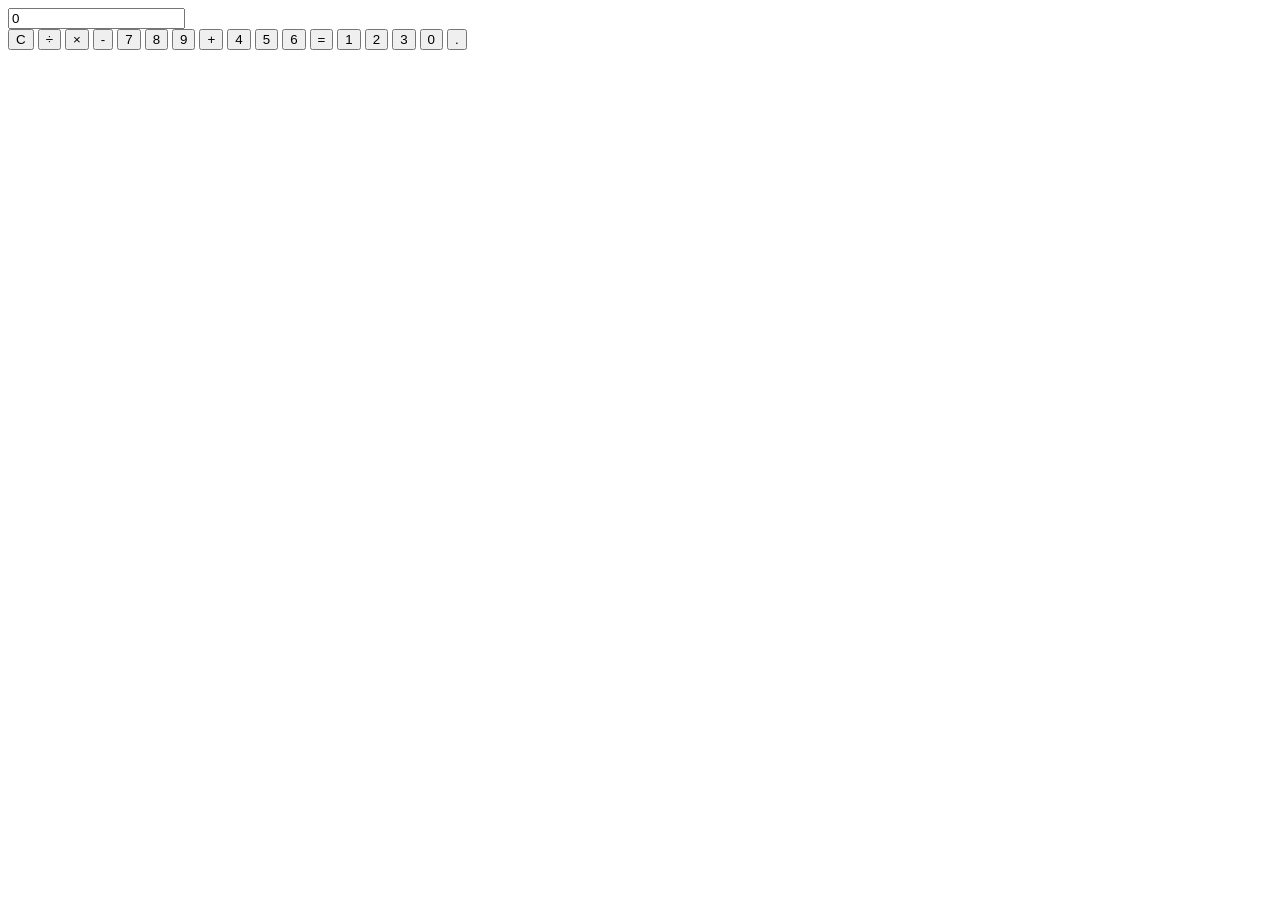
==== index.html @ 41d6e59f "Update and rename 계산기.html to index.html" ====
<!DOCTYPE html>
<html lang="ko">
<head>
    <meta charset="UTF-8">
    <meta name="viewport" content="width=device-width, initial-scale=1.0">
    <title>모듈화 웹 계산기</title>
    <!-- CSS 스타일시트 연결 -->
    <link rel="stylesheet" href="style.css">
</head>
<body>

<div class="calculator">
    <input type="text" id="display" readonly value="0">
    <div class="buttons">
        <button class="clear" onclick="clearDisplay()">C</button>
        <button class="operator" onclick="appendOperator('/')">÷</button>
        <button class="operator" onclick="appendOperator('*')">×</button>
        <button class="operator" onclick="appendOperator('-')">-</button>
        
        <button onclick="appendNumber('7')">7</button>
        <button onclick="appendNumber('8')">8</button>
        <button onclick="appendNumber('9')">9</button>
        <button class="operator" onclick="appendOperator('+')">+</button>
        
        <button onclick="appendNumber('4')">4</button>
        <button onclick="appendNumber('5')">5</button>
        <button onclick="appendNumber('6')">6</button>
        <!-- = 버튼: 2행을 차지하도록 설정 -->
        <button class="equal" id="btn-equal" onclick="calculate()">=</button>
        
        <button onclick="appendNumber('1')">1</button>
        <button onclick="appendNumber('2')">2</button>
        <button onclick="appendNumber('3')">3</button>
        
        <!-- 0 버튼: 2열을 차지하도록 설정 -->
        <button id="btn-zero" onclick="appendNumber('0')">0</button>
        <button onclick="appendNumber('.')">.</button>
    </div>
</div>

<!-- JavaScript 로직 연결 -->
<script src="script.js"></script>
</body>
</html>
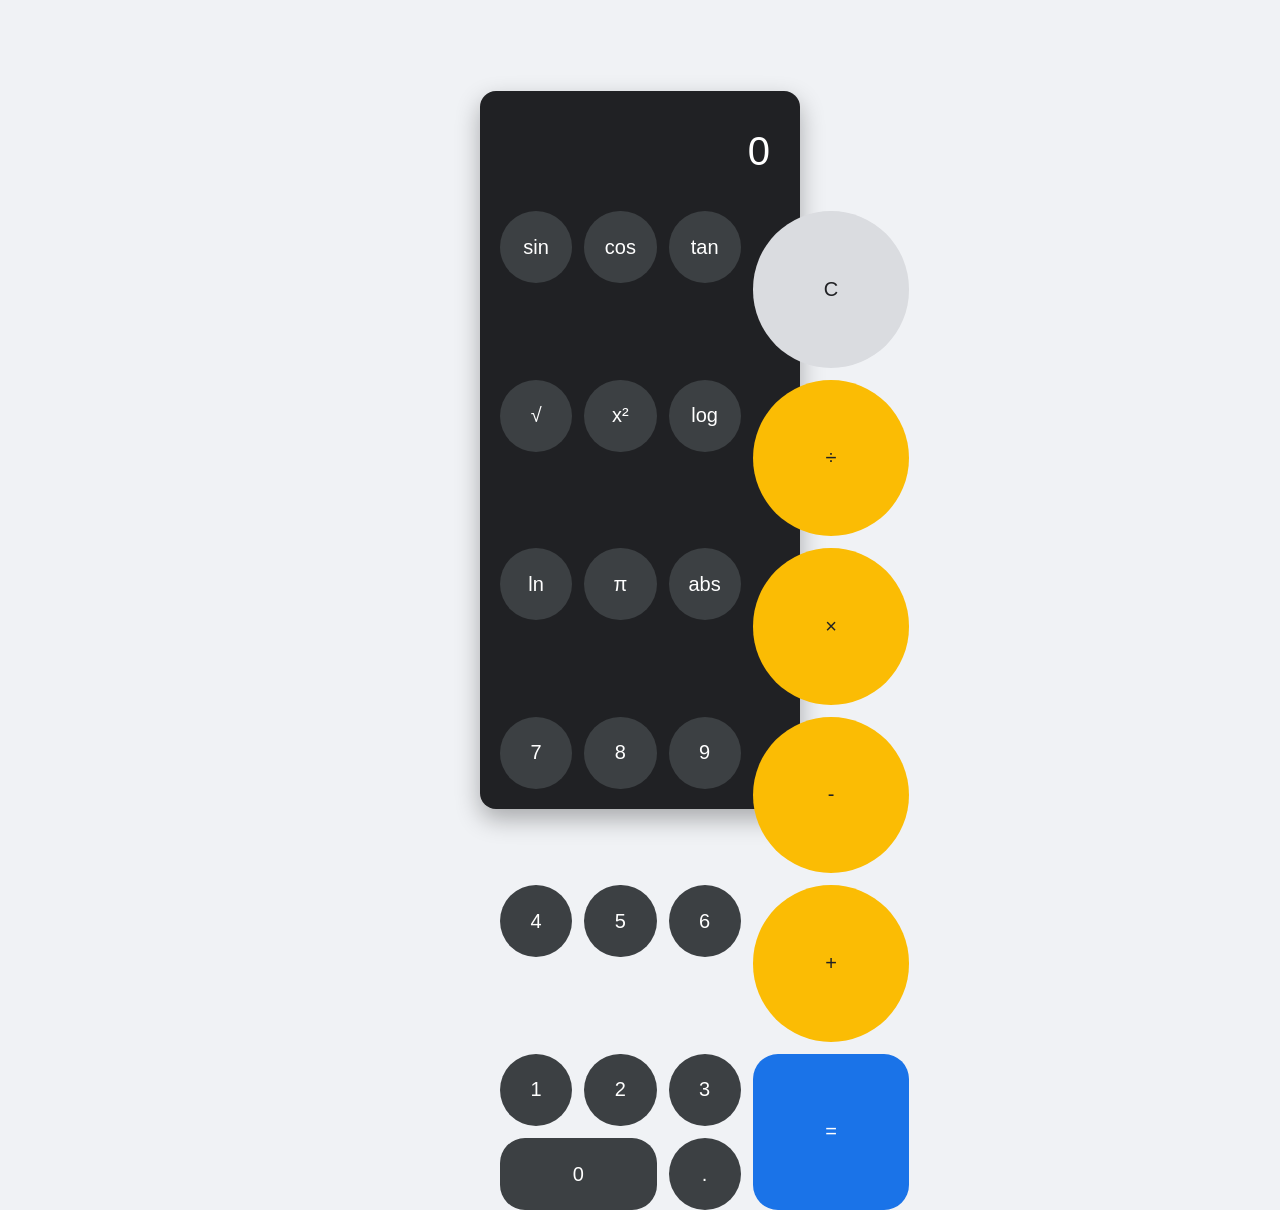
==== commit 7f8a617b: "Update index.html" ====
--- a/index.html
+++ b/index.html
@@ -3,42 +3,59 @@
 <head>
     <meta charset="UTF-8">
     <meta name="viewport" content="width=device-width, initial-scale=1.0">
-    <title>모듈화 웹 계산기</title>
-    <!-- CSS 스타일시트 연결 -->
+    <title>공학용 웹 계산기</title>
     <link rel="stylesheet" href="style.css">
 </head>
 <body>
 
 <div class="calculator">
+    <!-- 입력 및 결과 표시창 -->
     <input type="text" id="display" readonly value="0">
+    
     <div class="buttons">
+        <!-- 1행: 공학용 함수 및 지우기 -->
+        <button class="sci" onclick="scientific('sin')">sin</button>
+        <button class="sci" onclick="scientific('cos')">cos</button>
+        <button class="sci" onclick="scientific('tan')">tan</button>
         <button class="clear" onclick="clearDisplay()">C</button>
+
+        <!-- 2행 -->
+        <button class="sci" onclick="scientific('sqrt')">√</button>
+        <button class="sci" onclick="scientific('pow2')">x²</button>
+        <button class="sci" onclick="scientific('log')">log</button>
         <button class="operator" onclick="appendOperator('/')">÷</button>
+
+        <!-- 3행 -->
+        <button class="sci" onclick="scientific('ln')">ln</button>
+        <button class="sci" onclick="appendNumber('3.1415926535')">π</button>
+        <button class="sci" onclick="scientific('abs')">abs</button>
         <button class="operator" onclick="appendOperator('*')">×</button>
-        <button class="operator" onclick="appendOperator('-')">-</button>
-        
+
+        <!-- 4행 (숫자 패드 시작) -->
         <button onclick="appendNumber('7')">7</button>
         <button onclick="appendNumber('8')">8</button>
         <button onclick="appendNumber('9')">9</button>
-        <button class="operator" onclick="appendOperator('+')">+</button>
-        
+        <button class="operator" onclick="appendOperator('-')">-</button>
+
+        <!-- 5행 -->
         <button onclick="appendNumber('4')">4</button>
         <button onclick="appendNumber('5')">5</button>
         <button onclick="appendNumber('6')">6</button>
-        <!-- = 버튼: 2행을 차지하도록 설정 -->
-        <button class="equal" id="btn-equal" onclick="calculate()">=</button>
-        
+        <button class="operator" onclick="appendOperator('+')">+</button>
+
+        <!-- 6행 -->
         <button onclick="appendNumber('1')">1</button>
         <button onclick="appendNumber('2')">2</button>
         <button onclick="appendNumber('3')">3</button>
-        
-        <!-- 0 버튼: 2열을 차지하도록 설정 -->
+        <!-- = 버튼: 우측 하단 고정 -->
+        <button class="equal" id="btn-equal" onclick="calculate()">=</button>
+
+        <!-- 7행 -->
         <button id="btn-zero" onclick="appendNumber('0')">0</button>
         <button onclick="appendNumber('.')">.</button>
     </div>
 </div>
 
-<!-- JavaScript 로직 연결 -->
 <script src="script.js"></script>
 </body>
 </html>
--- a/style.css
+++ b/style.css
@@ -0,0 +1,97 @@
+* {
+    box-sizing: border-box;
+    margin: 0;
+    padding: 0;
+    font-family: 'Segoe UI', Tahoma, Geneva, Verdana, sans-serif;
+}
+
+body {
+    display: flex;
+    justify-content: center;
+    align-items: center;
+    height: 100vh;
+    background-color: #f0f2f5;
+}
+
+.calculator {
+    background-color: #202124;
+    padding: 20px;
+    border-radius: 16px;
+    box-shadow: 0 10px 25px rgba(0,0,0,0.3);
+    width: 320px;
+}
+
+#display {
+    width: 100%;
+    height: 80px;
+    background-color: #202124;
+    border: none;
+    color: #ffffff;
+    font-size: 2.5rem;
+    text-align: right;
+    padding: 10px;
+    margin-bottom: 20px;
+    outline: none;
+}
+
+.buttons {
+    display: grid;
+    grid-template-columns: repeat(4, 1fr);
+    gap: 12px;
+}
+
+button {
+    padding: 20px;
+    font-size: 1.25rem;
+    border: none;
+    border-radius: 50%;
+    cursor: pointer;
+    background-color: #3c4043;
+    color: #ffffff;
+    transition: background-color 0.1s;
+    aspect-ratio: 1;
+}
+
+button:active {
+    background-color: #5f6368;
+}
+
+button.operator {
+    background-color: #fbbc04;
+    color: #202124;
+}
+
+button.operator:active {
+    background-color: #e3a803;
+}
+
+button.clear {
+    background-color: #dadce0;
+    color: #202124;
+}
+
+button.clear:active {
+    background-color: #bdc1c6;
+}
+
+button.equal {
+    background-color: #1a73e8;
+    color: #ffffff;
+}
+
+button.equal:active {
+    background-color: #1557b0;
+}
+
+/* 특수 버튼 레이아웃 스타일 처리 */
+#btn-equal {
+    grid-row: span 2;
+    height: 100%;
+    border-radius: 25px;
+}
+
+#btn-zero {
+    grid-column: span 2;
+    border-radius: 25px;
+    aspect-ratio: auto;
+}
